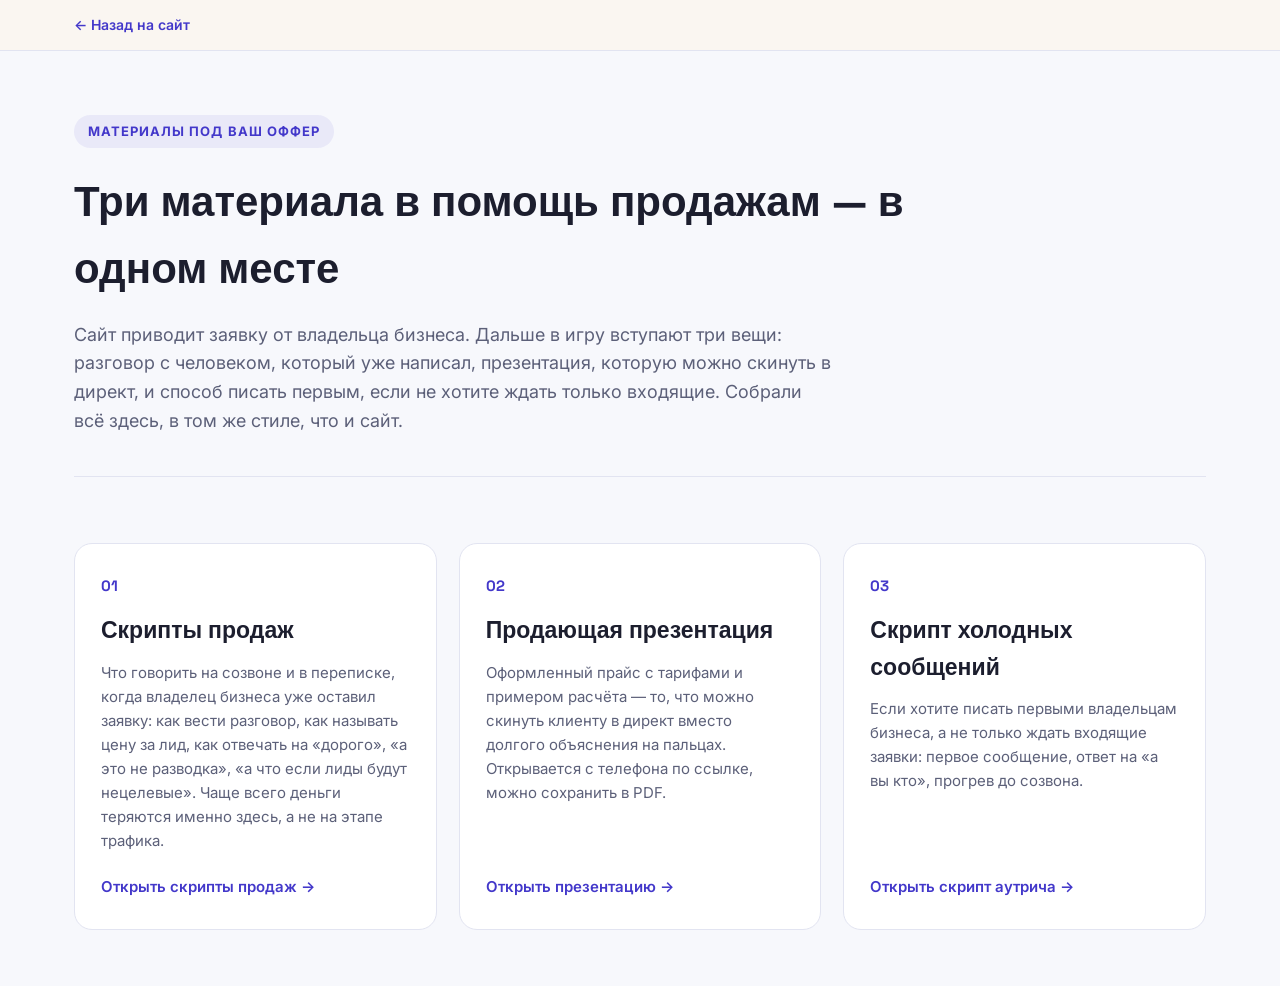
==== materials.html @ 28eeb17b "init: landing for LeadHunt (перехват заявок конкурентов)" ====
<!DOCTYPE html>
<html lang="ru">
<head>
<meta charset="UTF-8">
<meta name="viewport" content="width=device-width, initial-scale=1.0">
<title>Материалы для продаж — LeadHunt</title>
<meta name="description" content="Скрипты продаж, продающая презентация и скрипт холодных сообщений — три материала под услугу перехвата заявок конкурентов, в одном месте.">
<meta name="robots" content="noindex">
<link rel="preconnect" href="https://fonts.googleapis.com">
<link rel="preconnect" href="https://fonts.gstatic.com" crossorigin>
<link href="https://fonts.googleapis.com/css2?family=Space+Grotesk:wght@500;600;700&family=Inter:wght@400;500;600;700;800&display=swap" rel="stylesheet">
<link rel="stylesheet" href="styles.css">
<link rel="stylesheet" href="materials.css">
</head>
<body>

<div class="doc-bar">
  <div class="doc-bar__inner">
    <a href="index.html" class="doc-bar__back">← <span>Назад на сайт</span></a>
  </div>
</div>

<div class="container">

  <section class="doc-hero">
    <p class="eyebrow">Материалы под ваш оффер</p>
    <h1>Три материала в помощь продажам — в одном месте</h1>
    <p class="doc-hero__lead">Сайт приводит заявку от владельца бизнеса. Дальше в игру вступают три вещи: разговор с человеком, который уже написал, презентация, которую можно скинуть в директ, и способ писать первым, если не хотите ждать только входящие. Собрали всё здесь, в том же стиле, что и сайт.</p>
  </section>

  <section class="doc-section">
    <div class="hub-grid">

      <div class="hub-card">
        <span class="hub-card__num">01</span>
        <p class="hub-card__title">Скрипты продаж</p>
        <p class="hub-card__lead">Что говорить на созвоне и в переписке, когда владелец бизнеса уже оставил заявку: как вести разговор, как называть цену за лид, как отвечать на «дорого», «а это не разводка», «а что если лиды будут нецелевые». Чаще всего деньги теряются именно здесь, а не на этапе трафика.</p>
        <a href="scripts.html" class="hub-card__link">Открыть скрипты продаж →</a>
      </div>

      <div class="hub-card">
        <span class="hub-card__num">02</span>
        <p class="hub-card__title">Продающая презентация</p>
        <p class="hub-card__lead">Оформленный прайс с тарифами и примером расчёта — то, что можно скинуть клиенту в директ вместо долгого объяснения на пальцах. Открывается с телефона по ссылке, можно сохранить в PDF.</p>
        <a href="presentation.html" class="hub-card__link">Открыть презентацию →</a>
      </div>

      <div class="hub-card">
        <span class="hub-card__num">03</span>
        <p class="hub-card__title">Скрипт холодных сообщений</p>
        <p class="hub-card__lead">Если хотите писать первыми владельцам бизнеса, а не только ждать входящие заявки: первое сообщение, ответ на «а вы кто», прогрев до созвона.</p>
        <a href="outreach.html" class="hub-card__link">Открыть скрипт аутрича →</a>
      </div>

    </div>
  </section>

</div>

</body>
</html>
---- styles.css ----
:root {
  --bg: #f7f8fc;
  --bg-alt: #eef0fa;
  --surface: #ffffff;
  --ink: #1c1e2e;
  --ink-soft: #5c6079;
  --accent: #4338ca;
  --accent-dark: #332aa3;
  --gold: #65a30d;
  --border: #e2e4f1;
  --radius: 18px;
  --shadow: 0 20px 50px -30px rgba(28, 30, 46, 0.35);
  --font-head: 'Space Grotesk', sans-serif;
  --font-body: 'Inter', sans-serif;
}

* { box-sizing: border-box; margin: 0; padding: 0; }

html { scroll-behavior: smooth; }

body {
  font-family: var(--font-body);
  background: var(--bg);
  color: var(--ink);
  line-height: 1.6;
  -webkit-font-smoothing: antialiased;
}

.container {
  max-width: 1180px;
  margin: 0 auto;
  padding: 0 24px;
}

img { max-width: 100%; display: block; }

a { color: inherit; text-decoration: none; }

h1, h2, h3 { font-family: var(--font-head); font-weight: 700; color: var(--ink); }

.section-title {
  font-size: clamp(28px, 3.6vw, 40px);
  text-align: center;
  margin-bottom: 12px;
}

.section-lead {
  text-align: center;
  max-width: 640px;
  margin: 0 auto 48px;
  color: var(--ink-soft);
  font-size: 17px;
}

.eyebrow {
  display: inline-block;
  font-size: 13px;
  letter-spacing: 0.08em;
  text-transform: uppercase;
  color: var(--accent);
  font-weight: 700;
  background: rgba(67, 56, 202, 0.08);
  padding: 6px 14px;
  border-radius: 100px;
  margin-bottom: 20px;
}

/* BUTTONS */
.btn {
  display: inline-flex;
  align-items: center;
  justify-content: center;
  gap: 8px;
  padding: 13px 26px;
  border-radius: 100px;
  font-weight: 700;
  font-size: 15px;
  border: 2px solid transparent;
  cursor: pointer;
  transition: transform 0.15s ease, box-shadow 0.15s ease, background 0.15s ease, color 0.15s ease;
  white-space: nowrap;
}
.btn--primary { background: var(--accent); color: #fff; }
.btn--primary:hover { background: var(--accent-dark); transform: translateY(-1px); box-shadow: 0 12px 24px -12px rgba(67,56,202,0.55); }
.btn--ghost { background: transparent; border-color: var(--border); color: var(--ink); }
.btn--ghost:hover { border-color: var(--accent); color: var(--accent); }
.btn--lg { padding: 15px 30px; font-size: 16px; }
.btn--block { width: 100%; }
.btn[disabled] { opacity: 0.7; cursor: not-allowed; transform: none; }

/* HEADER */
.header {
  position: sticky;
  top: 0;
  z-index: 100;
  background: rgba(247, 248, 252, 0.85);
  backdrop-filter: blur(10px);
  border-bottom: 1px solid transparent;
  transition: border-color 0.2s ease, box-shadow 0.2s ease;
}
.header.scrolled { border-color: var(--border); box-shadow: 0 6px 20px -18px rgba(0,0,0,0.3); }
.header__inner {
  display: flex;
  align-items: center;
  justify-content: space-between;
  gap: 24px;
  min-width: 0;
  padding-top: 16px;
  padding-bottom: 16px;
}
.logo {
  flex-shrink: 0;
  font-family: var(--font-head);
  font-weight: 700;
  font-size: 19px;
  letter-spacing: 0.02em;
  color: var(--ink);
}
.logo span { color: var(--accent); }
.nav { display: flex; align-items: center; gap: 24px; }
.nav a {
  white-space: nowrap;
  font-size: 14.5px;
  font-weight: 600;
  color: var(--ink-soft);
  transition: color 0.15s ease;
}
.nav a:hover { color: var(--accent); }
.header__actions { display: flex; align-items: center; gap: 18px; flex-shrink: 0; }
.header__phone {
  font-weight: 700;
  font-size: 14.5px;
  color: var(--ink);
  white-space: nowrap;
}
.burger { display: none; flex-direction: column; gap: 5px; background: none; border: none; cursor: pointer; padding: 6px; }
.burger span { width: 22px; height: 2px; background: var(--ink); transition: transform 0.2s ease, opacity 0.2s ease; }
.burger.is-open span:nth-child(1) { transform: translateY(7px) rotate(45deg); }
.burger.is-open span:nth-child(2) { opacity: 0; }
.burger.is-open span:nth-child(3) { transform: translateY(-7px) rotate(-45deg); }

/* HERO */
.hero { padding: 72px 0 90px; overflow: hidden; }
.hero__inner {
  display: grid;
  grid-template-columns: 1.15fr 0.85fr;
  gap: 56px;
  align-items: center;
}
.hero h1 {
  font-size: clamp(32px, 4.4vw, 50px);
  line-height: 1.18;
  margin-bottom: 22px;
}
.hero h1 em { color: var(--accent); font-style: normal; }
.hero__lead { font-size: 17.5px; color: var(--ink-soft); max-width: 540px; margin-bottom: 32px; }
.hero__cta { display: flex; gap: 16px; flex-wrap: wrap; margin-bottom: 44px; }
.hero__stats { display: flex; gap: 36px; flex-wrap: wrap; }
.stat__num { display: block; font-family: var(--font-head); font-size: 30px; font-weight: 700; color: var(--accent); }
.stat__label { font-size: 13.5px; color: var(--ink-soft); max-width: 150px; display: inline-block; }

.hero__card {
  background: var(--surface);
  border: 1px solid var(--border);
  border-radius: var(--radius);
  padding: 34px;
  box-shadow: var(--shadow);
  position: relative;
}
.hero__card-badge {
  display: inline-block;
  font-size: 12px;
  font-weight: 700;
  text-transform: uppercase;
  letter-spacing: 0.06em;
  color: var(--gold);
  background: rgba(101, 163, 13, 0.12);
  padding: 5px 12px;
  border-radius: 100px;
  margin-bottom: 16px;
}
.hero__card h3 { font-size: 22px; margin-bottom: 12px; }
.hero__card p { color: var(--ink-soft); font-size: 15px; margin-bottom: 20px; }
.hero__card-price { font-family: var(--font-head); font-size: 28px; font-weight: 700; color: var(--accent); margin-bottom: 20px; }

/* ADVANTAGES */
.adv-section { padding: 90px 0; background: var(--bg-alt); }
.adv-grid { display: grid; grid-template-columns: repeat(3, 1fr); gap: 28px; }
.adv {
  background: var(--surface);
  border-radius: var(--radius);
  padding: 30px 26px;
  border: 1px solid var(--border);
}
.adv__icon {
  width: 46px; height: 46px;
  border-radius: 12px;
  background: rgba(67, 56, 202, 0.08);
  color: var(--accent);
  display: flex; align-items: center; justify-content: center;
  margin-bottom: 18px;
}
.adv__icon svg { width: 22px; height: 22px; }
.adv h3 { font-size: 18px; margin-bottom: 8px; }
.adv p { font-size: 14.5px; color: var(--ink-soft); }

/* SERVICES */
.services { padding: 90px 0; }
.services__grid { display: grid; grid-template-columns: repeat(3, 1fr); gap: 24px; }
.service {
  background: var(--surface);
  border: 1px solid var(--border);
  border-radius: var(--radius);
  padding: 28px;
}
.service--accent { border-color: var(--accent); background: rgba(67, 56, 202, 0.04); }
.service__price { font-family: var(--font-head); font-weight: 700; font-size: 22px; color: var(--accent); margin-bottom: 10px; }
.service h3 { font-size: 18px; margin-bottom: 8px; }
.service p { font-size: 14.5px; color: var(--ink-soft); }

/* PRICE TABLE */
.price { padding: 90px 0; background: var(--bg-alt); }
.price__table {
  background: var(--surface);
  border: 1px solid var(--border);
  border-radius: var(--radius);
  overflow: hidden;
}
.price__row {
  display: grid;
  grid-template-columns: 1.1fr 1.4fr 0.7fr;
  gap: 16px;
  padding: 18px 26px;
  border-bottom: 1px solid var(--border);
  align-items: center;
}
.price__row:last-child { border-bottom: none; }
.price__row--head {
  background: var(--bg-alt);
  font-size: 12.5px;
  text-transform: uppercase;
  letter-spacing: 0.05em;
  color: var(--ink-soft);
  font-weight: 700;
}
.price__row:not(.price__row--head) span:first-child { font-weight: 700; }
.price__row span:nth-child(2) { color: var(--ink-soft); font-size: 14.5px; }
.price__row span:last-child { font-family: var(--font-head); font-weight: 700; color: var(--accent); text-align: right; }
.price__row--accent { background: rgba(101, 163, 13, 0.08); }
.price__note { text-align: center; margin-top: 24px; color: var(--ink-soft); font-size: 14px; }

/* COMPARE */
.compare { padding: 90px 0; }
.compare__grid { display: grid; grid-template-columns: 1fr 1fr; gap: 24px; }
.compare__card { background: var(--surface); border: 1px solid var(--border); border-radius: var(--radius); padding: 30px; }
.compare__card--accent { border-color: var(--accent); background: rgba(67, 56, 202, 0.04); }
.compare__card h3 { font-size: 19px; margin-bottom: 18px; }
.compare__list { list-style: none; display: flex; flex-direction: column; gap: 12px; }
.compare__list li { font-size: 14.5px; color: var(--ink-soft); padding-left: 26px; position: relative; }
.compare__list li::before { content: '×'; position: absolute; left: 0; color: #c23b3b; font-weight: 700; }
.compare__card--accent .compare__list li::before { content: '✓'; color: var(--gold); }

/* PROCESS */
.process { padding: 90px 0; background: var(--bg-alt); }
.process__grid { display: grid; grid-template-columns: repeat(5, 1fr); gap: 22px; }
.step { text-align: center; }
.step__num {
  font-family: var(--font-head);
  font-size: 32px;
  font-weight: 700;
  color: var(--gold);
  margin-bottom: 12px;
}
.step h3 { font-size: 16px; margin-bottom: 8px; }
.step p { font-size: 13.5px; color: var(--ink-soft); }

/* REVIEWS */
.reviews { padding: 90px 0; }
.reviews__rating {
  display: flex;
  align-items: center;
  justify-content: center;
  gap: 12px;
  margin-bottom: 40px;
  font-size: 15px;
  color: var(--ink-soft);
}
.reviews__stars { color: var(--gold); font-size: 20px; letter-spacing: 2px; }
.reviews__grid { display: grid; grid-template-columns: repeat(3, 1fr); gap: 24px; }
.review {
  background: var(--surface);
  border: 1px solid var(--border);
  border-radius: var(--radius);
  padding: 26px;
}
.review p { font-size: 14.5px; color: var(--ink); margin-bottom: 16px; font-style: italic; }
.review__author { font-size: 13px; color: var(--ink-soft); font-weight: 600; }
.reviews__note { text-align: center; margin-top: 28px; font-size: 13px; color: var(--ink-soft); }

/* FAQ */
.faq { padding: 90px 0; background: var(--bg-alt); }
.faq__list { max-width: 760px; margin: 0 auto; display: flex; flex-direction: column; gap: 12px; }
.faq__item {
  background: var(--surface);
  border: 1px solid var(--border);
  border-radius: 14px;
  padding: 18px 22px;
}
.faq__item summary {
  cursor: pointer;
  font-weight: 700;
  font-size: 15.5px;
  list-style: none;
  display: flex;
  justify-content: space-between;
  align-items: center;
}
.faq__item summary::-webkit-details-marker { display: none; }
.faq__item summary::after { content: '+'; font-size: 22px; color: var(--accent); margin-left: 12px; }
.faq__item[open] summary::after { content: '−'; }
.faq__item p { margin-top: 14px; color: var(--ink-soft); font-size: 14.5px; }

/* FORM */
.form-section { padding: 90px 0; }
.form-section__inner { display: grid; grid-template-columns: 1fr 1fr; gap: 56px; align-items: center; }
.form-section__text h2 { font-size: clamp(26px, 3vw, 34px); margin-bottom: 16px; }
.form-section__text p { color: var(--ink-soft); margin-bottom: 30px; }
.form-section__contact { display: flex; flex-direction: column; gap: 14px; }
.contact-card {
  display: flex; align-items: center; gap: 14px;
  background: var(--surface);
  border: 1px solid var(--border);
  border-radius: 14px;
  padding: 16px 18px;
  transition: border-color 0.15s ease;
}
.contact-card:hover { border-color: var(--accent); }
.contact-card__icon {
  width: 40px; height: 40px;
  border-radius: 10px;
  background: rgba(67, 56, 202, 0.08);
  color: var(--accent);
  display: flex; align-items: center; justify-content: center;
  font-size: 18px;
  flex-shrink: 0;
}
.contact-card__label { font-size: 12.5px; color: var(--ink-soft); }
.contact-card__value { font-weight: 700; font-size: 14.5px; }

.form {
  background: var(--surface);
  border: 1px solid var(--border);
  border-radius: var(--radius);
  padding: 32px;
  display: flex;
  flex-direction: column;
  gap: 18px;
  box-shadow: var(--shadow);
}
.form label { display: flex; flex-direction: column; gap: 8px; font-size: 13.5px; font-weight: 700; color: var(--ink-soft); }
.form input, .form select, .form textarea {
  font-family: var(--font-body);
  font-size: 15px;
  padding: 12px 14px;
  border: 1px solid var(--border);
  border-radius: 10px;
  background: var(--bg);
  color: var(--ink);
  outline: none;
  transition: border-color 0.15s ease;
}
.form input:focus, .form select:focus, .form textarea:focus { border-color: var(--accent); }
.form textarea { resize: vertical; }
.form__note { font-size: 12px; color: var(--ink-soft); text-align: center; }
.form__note a { color: var(--accent); text-decoration: underline; }

/* FOOTER */
.footer { background: #1c1e2e; color: #e4e5f2; padding: 64px 0 24px; }
.footer__inner {
  display: grid;
  grid-template-columns: 1.4fr 1fr 1fr;
  gap: 40px;
  padding-bottom: 40px;
  border-bottom: 1px solid rgba(255,255,255,0.1);
}
.footer .logo { color: #fff; margin-bottom: 12px; }
.footer .logo span { color: var(--gold); }
.footer__brand p { font-size: 13.5px; color: rgba(228,229,242,0.65); max-width: 280px; }
.footer__col h4 { font-family: var(--font-body); font-size: 13px; text-transform: uppercase; letter-spacing: 0.05em; color: rgba(228,229,242,0.5); margin-bottom: 14px; }
.footer__col a { display: block; font-size: 14px; color: rgba(228,229,242,0.85); margin-bottom: 10px; }
.footer__col a:hover { color: var(--gold); }
.footer__bottom { padding-top: 24px; font-size: 12.5px; color: rgba(228,229,242,0.5); text-align: center; }

/* FAB */
.fab {
  position: fixed;
  bottom: 24px;
  right: 24px;
  width: 56px; height: 56px;
  border-radius: 50%;
  background: var(--accent);
  color: #fff;
  display: flex; align-items: center; justify-content: center;
  box-shadow: 0 14px 30px -10px rgba(67,56,202,0.6);
  z-index: 90;
  transition: transform 0.15s ease;
}
.fab:hover { transform: scale(1.06); }
.fab svg { width: 24px; height: 24px; }

/* REVEAL ANIMATION */
.reveal { opacity: 0; transform: translateY(18px); transition: opacity 0.6s ease, transform 0.6s ease; }
.reveal.is-visible { opacity: 1; transform: translateY(0); }

/* RESPONSIVE */
@media (max-width: 1180px) {
  .nav { gap: 18px; }
  .nav a { font-size: 14px; }
}

@media (max-width: 1100px) {
  .nav { display: none; }
  .burger { display: flex; }
  .nav.is-open {
    display: flex;
    flex-direction: column;
    position: absolute;
    top: 100%;
    left: 0; right: 0;
    background: var(--surface);
    border-bottom: 1px solid var(--border);
    padding: 20px 24px;
    gap: 16px;
  }
  .adv-grid, .services__grid, .reviews__grid { grid-template-columns: repeat(2, 1fr); }
  .process__grid { grid-template-columns: repeat(3, 1fr); gap: 30px 16px; }
  .footer__inner { grid-template-columns: 1fr 1fr; }
  .compare__grid { grid-template-columns: 1fr; }
}

@media (max-width: 900px) {
  .hero__inner { grid-template-columns: 1fr; }
  .hero__card { order: -1; }
  .form-section__inner { grid-template-columns: 1fr; }
  .adv-grid, .services__grid, .reviews__grid { grid-template-columns: 1fr 1fr; }
  .price__row { grid-template-columns: 1fr; gap: 4px; }
  .price__row span:last-child { text-align: left; }
  .price__row--head { display: none; }
}

@media (max-width: 640px) {
  .adv-grid, .services__grid, .reviews__grid { grid-template-columns: 1fr; }
  .process__grid { grid-template-columns: 1fr 1fr; }
  .hero__stats { gap: 24px; }
  .footer__inner { grid-template-columns: 1fr; }
}

@media (max-width: 560px) {
  .header__phone { display: none; }
}

@media (max-width: 380px) {
  .logo span { display: none; }
}
---- materials.css ----
/* Стили для материалов: скрипты продаж, презентация, аутрич */

.doc-bar {
  position: sticky;
  top: 0;
  z-index: 50;
  background: rgba(250, 246, 241, 0.94);
  backdrop-filter: blur(10px);
  border-bottom: 1px solid var(--border);
}
.doc-bar__inner {
  display: flex;
  align-items: center;
  justify-content: space-between;
  gap: 16px;
  padding: 14px 24px;
  max-width: 1180px;
  margin: 0 auto;
}
.doc-bar__back { font-weight: 600; font-size: 14px; color: var(--accent); }
.doc-bar__back:hover { color: var(--accent-dark); }
.doc-bar__actions { display: flex; gap: 10px; align-items: center; }

.doc-hero { padding: 64px 0 40px; }
.doc-hero h1 { font-size: 42px; max-width: 860px; margin-bottom: 18px; }
.doc-hero__lead { font-size: 18px; color: var(--ink-soft); max-width: 760px; }

.toc {
  display: flex;
  flex-wrap: wrap;
  gap: 10px;
  margin-top: 30px;
  padding-top: 26px;
  border-top: 1px solid var(--border);
}
.toc a {
  font-size: 14px;
  font-weight: 600;
  padding: 8px 16px;
  border-radius: 999px;
  background: var(--surface);
  border: 1px solid var(--border);
  transition: all 0.2s ease;
}
.toc a:hover { border-color: var(--accent); color: var(--accent); }

.doc-section { padding: 56px 0; border-top: 1px solid var(--border); }
.doc-section:first-of-type { border-top: none; }
.doc-section h2 { font-size: 32px; margin-bottom: 10px; }
.doc-section__lead { color: var(--ink-soft); max-width: 780px; margin-bottom: 34px; }

.card {
  background: var(--surface);
  border: 1px solid var(--border);
  border-radius: var(--radius);
  padding: 26px 28px;
  margin-bottom: 18px;
}
.card__title {
  font-family: var(--font-head);
  font-size: 21px;
  font-weight: 600;
  margin-bottom: 12px;
}
.card__note { font-size: 14px; color: var(--ink-soft); margin-top: 12px; }
.card p + p { margin-top: 10px; }

.card__step {
  display: inline-flex;
  align-items: center;
  justify-content: center;
  width: 30px;
  height: 30px;
  border-radius: 50%;
  background: var(--accent);
  color: #fff;
  font-size: 14px;
  font-weight: 700;
  font-family: var(--font-body);
  margin-right: 12px;
  flex: none;
}
.card__head { display: flex; align-items: center; margin-bottom: 14px; }
.card__head .card__title { margin-bottom: 0; }

.say {
  border-left: 3px solid var(--gold);
  background: var(--bg-alt);
  border-radius: 0 10px 10px 0;
  padding: 14px 18px;
  margin: 12px 0;
  font-size: 15.5px;
}
.say + .say { margin-top: 10px; }
.say__who {
  display: block;
  font-size: 12px;
  font-weight: 700;
  letter-spacing: 0.1em;
  text-transform: uppercase;
  color: var(--accent);
  margin-bottom: 6px;
}
.say--client {
  border-left-color: var(--ink-soft);
  background: var(--surface);
  border: 1px solid var(--border);
  border-left: 3px solid var(--ink-soft);
}
.say--client .say__who { color: var(--ink-soft); }
.say--stop {
  border-left-color: #b03a2e;
  background: #fdf3f1;
}
.say--stop .say__who { color: #b03a2e; }

.ul { margin: 12px 0 0 20px; }
.ul li { margin-bottom: 8px; }
.ul li::marker { color: var(--accent); }

.grid-2 { display: grid; grid-template-columns: repeat(2, 1fr); gap: 18px; }
.grid-2 .card { margin-bottom: 0; }
.grid-3 { display: grid; grid-template-columns: repeat(3, 1fr); gap: 18px; }
.grid-3 .card { margin-bottom: 0; }

.tag {
  display: inline-block;
  font-size: 12px;
  font-weight: 700;
  letter-spacing: 0.08em;
  text-transform: uppercase;
  color: var(--accent);
  background: var(--bg-alt);
  border-radius: 999px;
  padding: 5px 12px;
  margin-bottom: 12px;
}

.tip {
  background: var(--bg-alt);
  border-radius: var(--radius);
  padding: 22px 26px;
  margin-top: 24px;
  border: 1px dashed var(--gold);
}
.tip strong { color: var(--accent-dark); }

.calc { width: 100%; border-collapse: collapse; margin-top: 16px; font-size: 15px; }
.calc td { padding: 12px 0; border-bottom: 1px solid var(--border); }
.calc td:last-child { text-align: right; font-weight: 600; white-space: nowrap; }
.calc tr:last-child td { border-bottom: none; font-size: 17px; padding-top: 16px; }
.calc tr:last-child td:last-child { color: var(--accent); }

.pitch { text-align: center; padding: 70px 0 40px; }
.pitch h1 { font-size: 52px; margin: 14px auto 20px; max-width: 900px; }
.pitch__lead { font-size: 19px; color: var(--ink-soft); max-width: 700px; margin: 0 auto 30px; }
.pitch__meta {
  display: flex;
  justify-content: center;
  flex-wrap: wrap;
  gap: 34px;
  padding-top: 28px;
  border-top: 1px solid var(--border);
  max-width: 800px;
  margin: 0 auto;
}
.pitch__meta div { text-align: center; }
.pitch__meta b { display: block; font-family: var(--font-head); font-size: 26px; color: var(--accent); }
.pitch__meta span { font-size: 13px; color: var(--ink-soft); }

.offer {
  display: flex;
  justify-content: space-between;
  align-items: baseline;
  gap: 20px;
  padding: 18px 0;
  border-bottom: 1px solid var(--border);
}
.offer:last-child { border-bottom: none; }
.offer__name { font-weight: 600; }
.offer__desc { display: block; font-weight: 400; font-size: 14px; color: var(--ink-soft); margin-top: 4px; }
.offer__price { white-space: nowrap; font-family: var(--font-head); font-size: 20px; color: var(--accent); }

.cta-final {
  background: var(--ink);
  border-radius: var(--radius);
  padding: 54px 40px;
  text-align: center;
  margin: 20px 0 70px;
}
.cta-final h2 { color: #f5eee8; font-size: 32px; margin-bottom: 12px; }
.cta-final p { color: #cbb9c3; max-width: 560px; margin: 0 auto 26px; }

.eyebrow--center { display: block; text-align: center; margin: 0 auto 14px; width: fit-content; }

@media (max-width: 560px) {
  .doc-bar__actions .btn--ghost { display: none; }
  .doc-bar__actions .btn { padding: 10px 16px; font-size: 14px; }
}

@media (max-width: 860px) {
  .grid-2, .grid-3 { grid-template-columns: 1fr; }
  .doc-hero h1 { font-size: 30px; }
  .pitch h1 { font-size: 34px; }
  .doc-section h2 { font-size: 25px; }
  .doc-bar__inner { padding: 12px 18px; }
  .doc-bar__back span { display: none; }
  .offer { flex-direction: column; gap: 6px; }
}

@media print {
  .doc-bar, .toc, .fab, .no-print { display: none !important; }
  body { background: #fff; font-size: 12pt; }
  .card, .tip, .say { break-inside: avoid; }
  .doc-section { padding: 22px 0; page-break-inside: auto; }
  .cta-final { background: #fff; border: 2px solid var(--ink); }
  .cta-final h2 { color: var(--ink); }
  .cta-final p { color: var(--ink-soft); }
  a { text-decoration: none; }
}

/* Хаб-страница материалов */
.hub-grid {
  display: grid;
  grid-template-columns: repeat(3, 1fr);
  gap: 22px;
  margin-top: 10px;
}
.hub-card {
  background: var(--surface);
  border: 1px solid var(--border);
  border-radius: var(--radius);
  padding: 30px 26px;
  display: flex;
  flex-direction: column;
  transition: border-color 0.2s ease, transform 0.2s ease;
}
.hub-card:hover { border-color: var(--accent); transform: translateY(-3px); }
.hub-card__num {
  font-family: var(--font-head);
  font-size: 15px;
  font-weight: 700;
  color: var(--accent);
  margin-bottom: 14px;
}
.hub-card__title { font-family: var(--font-head); font-size: 23px; font-weight: 600; margin-bottom: 12px; }
.hub-card__lead { color: var(--ink-soft); font-size: 15px; flex: 1; margin-bottom: 22px; }
.hub-card__link {
  display: inline-flex;
  align-items: center;
  gap: 8px;
  font-weight: 600;
  color: var(--accent);
  font-size: 15px;
}
.hub-card__link:hover { color: var(--accent-dark); }

@media (max-width: 860px) {
  .hub-grid { grid-template-columns: 1fr; }
}
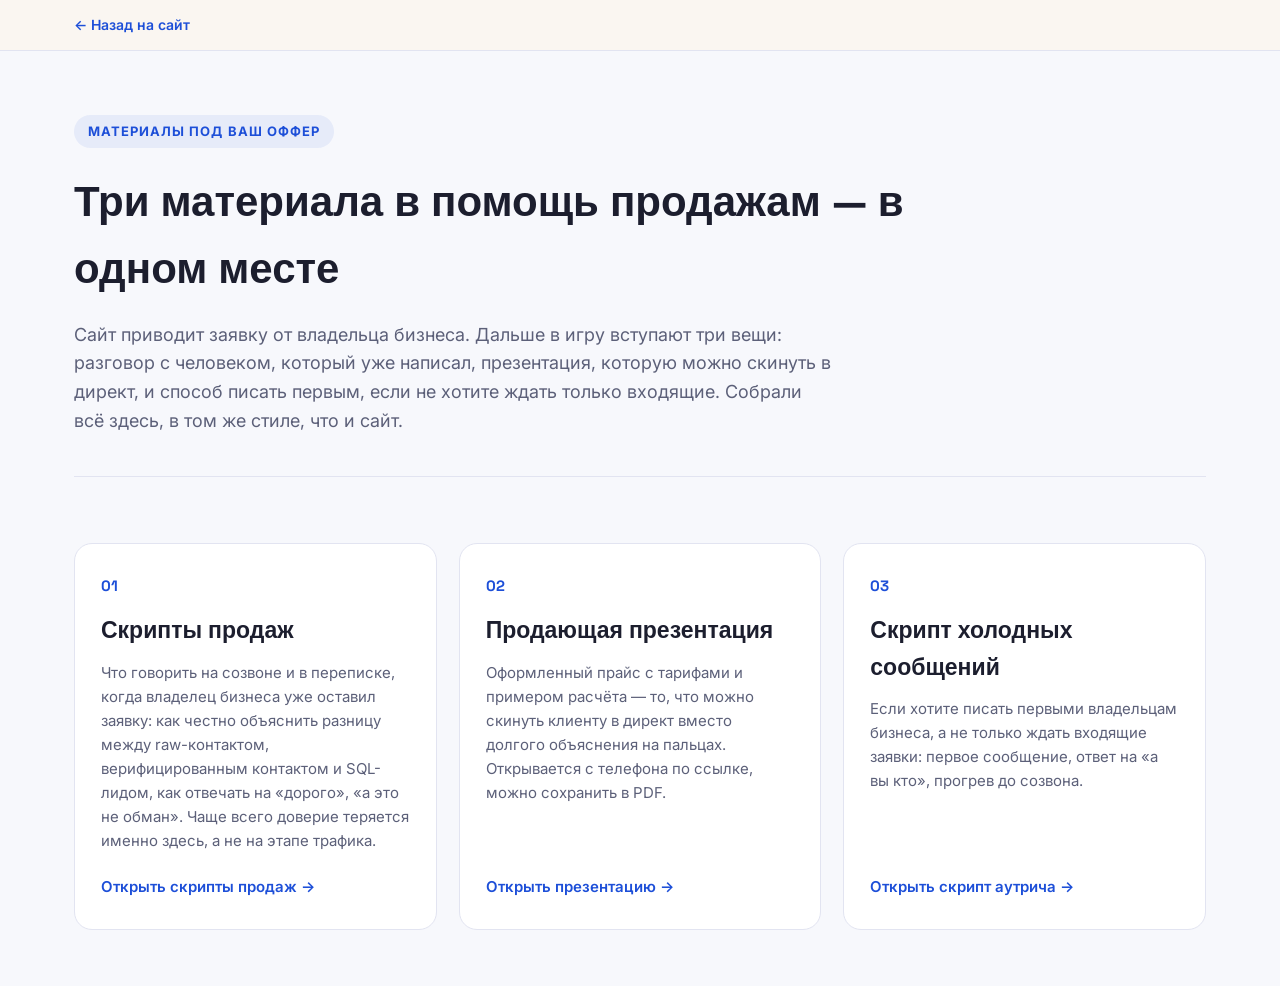
==== commit 2ff45258: "rebrand to Медиа Драйв, honest pricing tiers per client feedback Replace "лид"/"готовый клиент" posi" ====
--- a/materials.html
+++ b/materials.html
@@ -3,8 +3,8 @@
 <head>
 <meta charset="UTF-8">
 <meta name="viewport" content="width=device-width, initial-scale=1.0">
-<title>Материалы для продаж — LeadHunt</title>
-<meta name="description" content="Скрипты продаж, продающая презентация и скрипт холодных сообщений — три материала под услугу перехвата заявок конкурентов, в одном месте.">
+<title>Материалы для продаж — Медиа Драйв</title>
+<meta name="description" content="Скрипты продаж, продающая презентация и скрипт холодных сообщений — три материала под услугу перехвата целевого спроса конкурентов, в одном месте.">
 <meta name="robots" content="noindex">
 <link rel="preconnect" href="https://fonts.googleapis.com">
 <link rel="preconnect" href="https://fonts.gstatic.com" crossorigin>
@@ -34,7 +34,7 @@
       <div class="hub-card">
         <span class="hub-card__num">01</span>
         <p class="hub-card__title">Скрипты продаж</p>
-        <p class="hub-card__lead">Что говорить на созвоне и в переписке, когда владелец бизнеса уже оставил заявку: как вести разговор, как называть цену за лид, как отвечать на «дорого», «а это не разводка», «а что если лиды будут нецелевые». Чаще всего деньги теряются именно здесь, а не на этапе трафика.</p>
+        <p class="hub-card__lead">Что говорить на созвоне и в переписке, когда владелец бизнеса уже оставил заявку: как честно объяснить разницу между raw-контактом, верифицированным контактом и SQL-лидом, как отвечать на «дорого», «а это не обман». Чаще всего доверие теряется именно здесь, а не на этапе трафика.</p>
         <a href="scripts.html" class="hub-card__link">Открыть скрипты продаж →</a>
       </div>
 
--- a/styles.css
+++ b/styles.css
@@ -4,9 +4,9 @@
   --surface: #ffffff;
   --ink: #1c1e2e;
   --ink-soft: #5c6079;
-  --accent: #4338ca;
-  --accent-dark: #332aa3;
-  --gold: #65a30d;
+  --accent: #1d4fd8;
+  --accent-dark: #142f8f;
+  --gold: #0ea5c7;
   --border: #e2e4f1;
   --radius: 18px;
   --shadow: 0 20px 50px -30px rgba(28, 30, 46, 0.35);
@@ -59,7 +59,7 @@
   text-transform: uppercase;
   color: var(--accent);
   font-weight: 700;
-  background: rgba(67, 56, 202, 0.08);
+  background: rgba(29, 79, 216, 0.08);
   padding: 6px 14px;
   border-radius: 100px;
   margin-bottom: 20px;
@@ -81,7 +81,7 @@
   white-space: nowrap;
 }
 .btn--primary { background: var(--accent); color: #fff; }
-.btn--primary:hover { background: var(--accent-dark); transform: translateY(-1px); box-shadow: 0 12px 24px -12px rgba(67,56,202,0.55); }
+.btn--primary:hover { background: var(--accent-dark); transform: translateY(-1px); box-shadow: 0 12px 24px -12px rgba(29,79,216,0.55); }
 .btn--ghost { background: transparent; border-color: var(--border); color: var(--ink); }
 .btn--ghost:hover { border-color: var(--accent); color: var(--accent); }
 .btn--lg { padding: 15px 30px; font-size: 16px; }
@@ -110,6 +110,9 @@
 }
 .logo {
   flex-shrink: 0;
+  display: inline-flex;
+  align-items: center;
+  gap: 10px;
   font-family: var(--font-head);
   font-weight: 700;
   font-size: 19px;
@@ -117,6 +120,15 @@
   color: var(--ink);
 }
 .logo span { color: var(--accent); }
+.logo-mark {
+  width: 34px;
+  height: 34px;
+  border-radius: 9px;
+  overflow: hidden;
+  flex-shrink: 0;
+  box-shadow: 0 4px 10px -4px rgba(29,79,216,0.4);
+}
+.logo-mark img { width: 100%; height: 100%; object-fit: cover; display: block; }
 .nav { display: flex; align-items: center; gap: 24px; }
 .nav a {
   white-space: nowrap;
@@ -174,7 +186,7 @@
   text-transform: uppercase;
   letter-spacing: 0.06em;
   color: var(--gold);
-  background: rgba(101, 163, 13, 0.12);
+  background: rgba(14, 165, 199, 0.12);
   padding: 5px 12px;
   border-radius: 100px;
   margin-bottom: 16px;
@@ -195,7 +207,7 @@
 .adv__icon {
   width: 46px; height: 46px;
   border-radius: 12px;
-  background: rgba(67, 56, 202, 0.08);
+  background: rgba(29, 79, 216, 0.08);
   color: var(--accent);
   display: flex; align-items: center; justify-content: center;
   margin-bottom: 18px;
@@ -213,7 +225,7 @@
   border-radius: var(--radius);
   padding: 28px;
 }
-.service--accent { border-color: var(--accent); background: rgba(67, 56, 202, 0.04); }
+.service--accent { border-color: var(--accent); background: rgba(29, 79, 216, 0.04); }
 .service__price { font-family: var(--font-head); font-weight: 700; font-size: 22px; color: var(--accent); margin-bottom: 10px; }
 .service h3 { font-size: 18px; margin-bottom: 8px; }
 .service p { font-size: 14.5px; color: var(--ink-soft); }
@@ -246,14 +258,14 @@
 .price__row:not(.price__row--head) span:first-child { font-weight: 700; }
 .price__row span:nth-child(2) { color: var(--ink-soft); font-size: 14.5px; }
 .price__row span:last-child { font-family: var(--font-head); font-weight: 700; color: var(--accent); text-align: right; }
-.price__row--accent { background: rgba(101, 163, 13, 0.08); }
+.price__row--accent { background: rgba(14, 165, 199, 0.08); }
 .price__note { text-align: center; margin-top: 24px; color: var(--ink-soft); font-size: 14px; }
 
 /* COMPARE */
 .compare { padding: 90px 0; }
 .compare__grid { display: grid; grid-template-columns: 1fr 1fr; gap: 24px; }
 .compare__card { background: var(--surface); border: 1px solid var(--border); border-radius: var(--radius); padding: 30px; }
-.compare__card--accent { border-color: var(--accent); background: rgba(67, 56, 202, 0.04); }
+.compare__card--accent { border-color: var(--accent); background: rgba(29, 79, 216, 0.04); }
 .compare__card h3 { font-size: 19px; margin-bottom: 18px; }
 .compare__list { list-style: none; display: flex; flex-direction: column; gap: 12px; }
 .compare__list li { font-size: 14.5px; color: var(--ink-soft); padding-left: 26px; position: relative; }
@@ -338,7 +350,7 @@
 .contact-card__icon {
   width: 40px; height: 40px;
   border-radius: 10px;
-  background: rgba(67, 56, 202, 0.08);
+  background: rgba(29, 79, 216, 0.08);
   color: var(--accent);
   display: flex; align-items: center; justify-content: center;
   font-size: 18px;
@@ -401,7 +413,7 @@
   background: var(--accent);
   color: #fff;
   display: flex; align-items: center; justify-content: center;
-  box-shadow: 0 14px 30px -10px rgba(67,56,202,0.6);
+  box-shadow: 0 14px 30px -10px rgba(29,79,216,0.6);
   z-index: 90;
   transition: transform 0.15s ease;
 }
